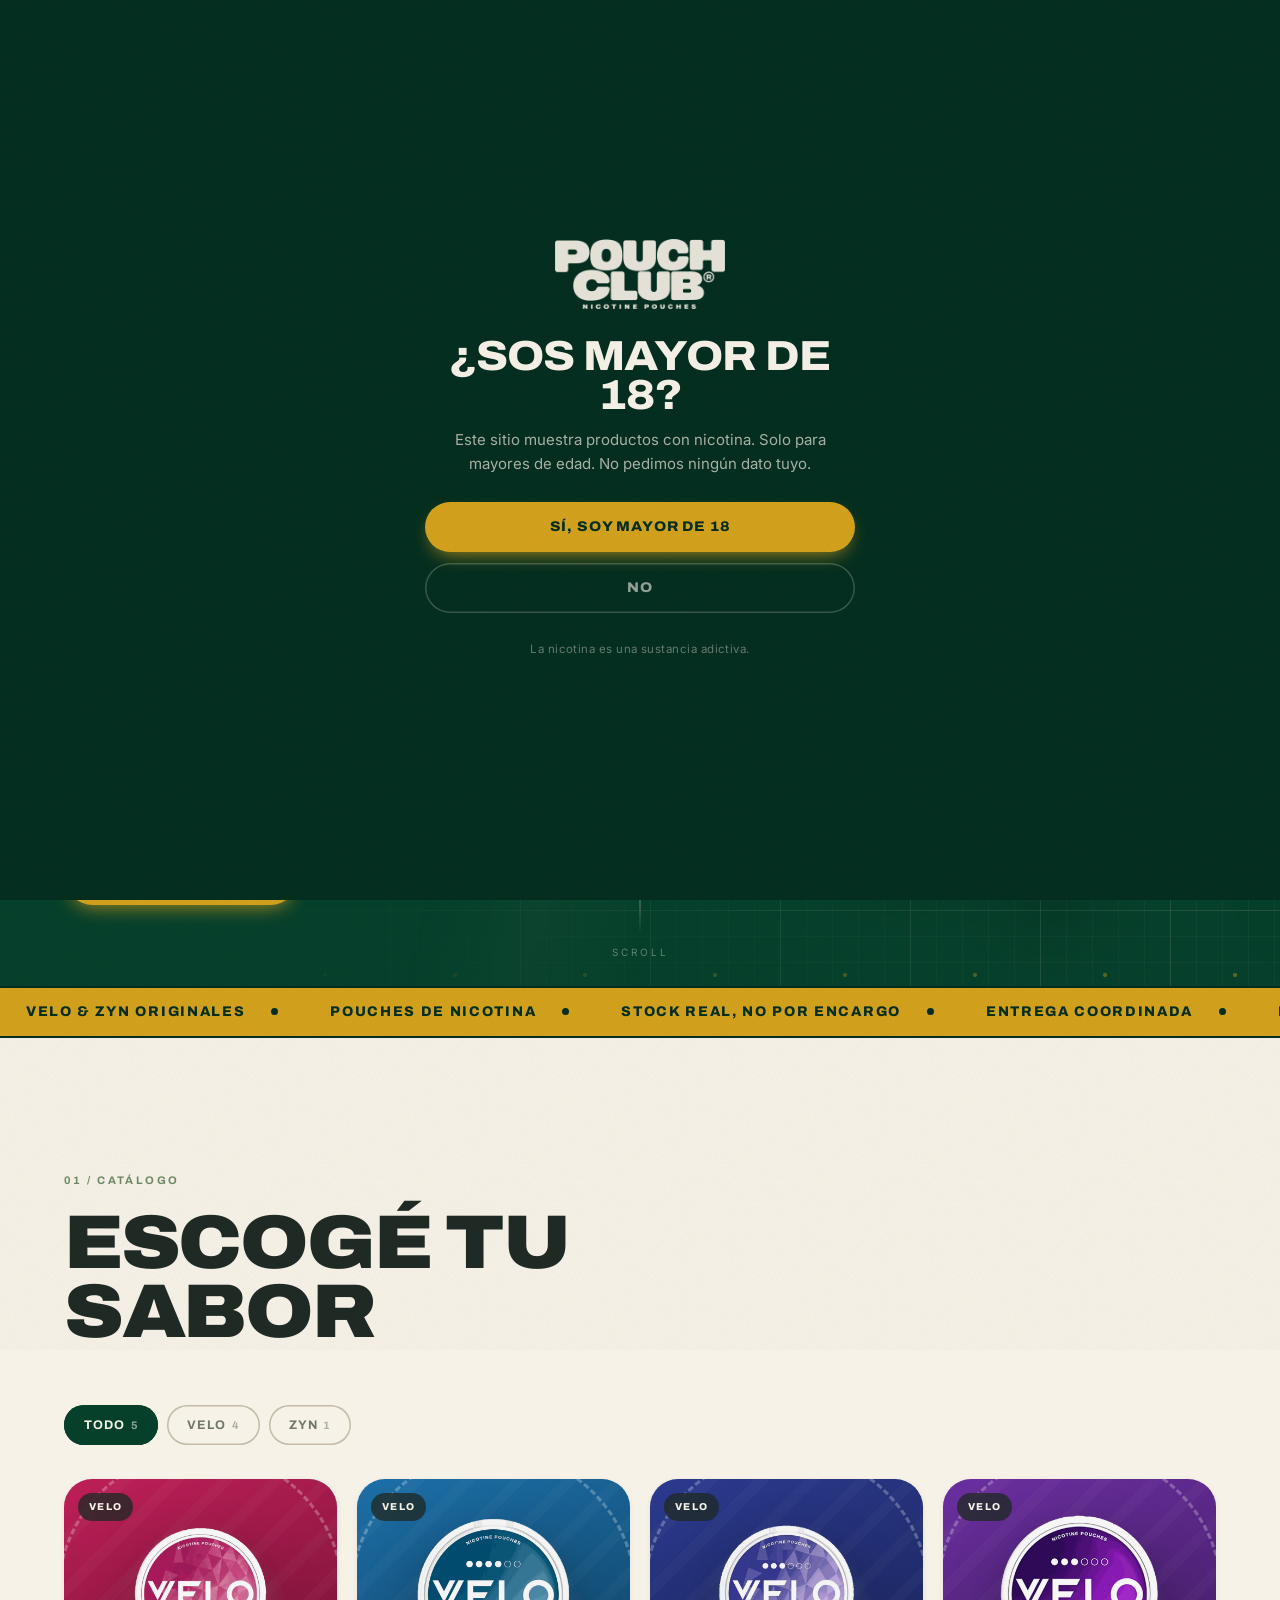
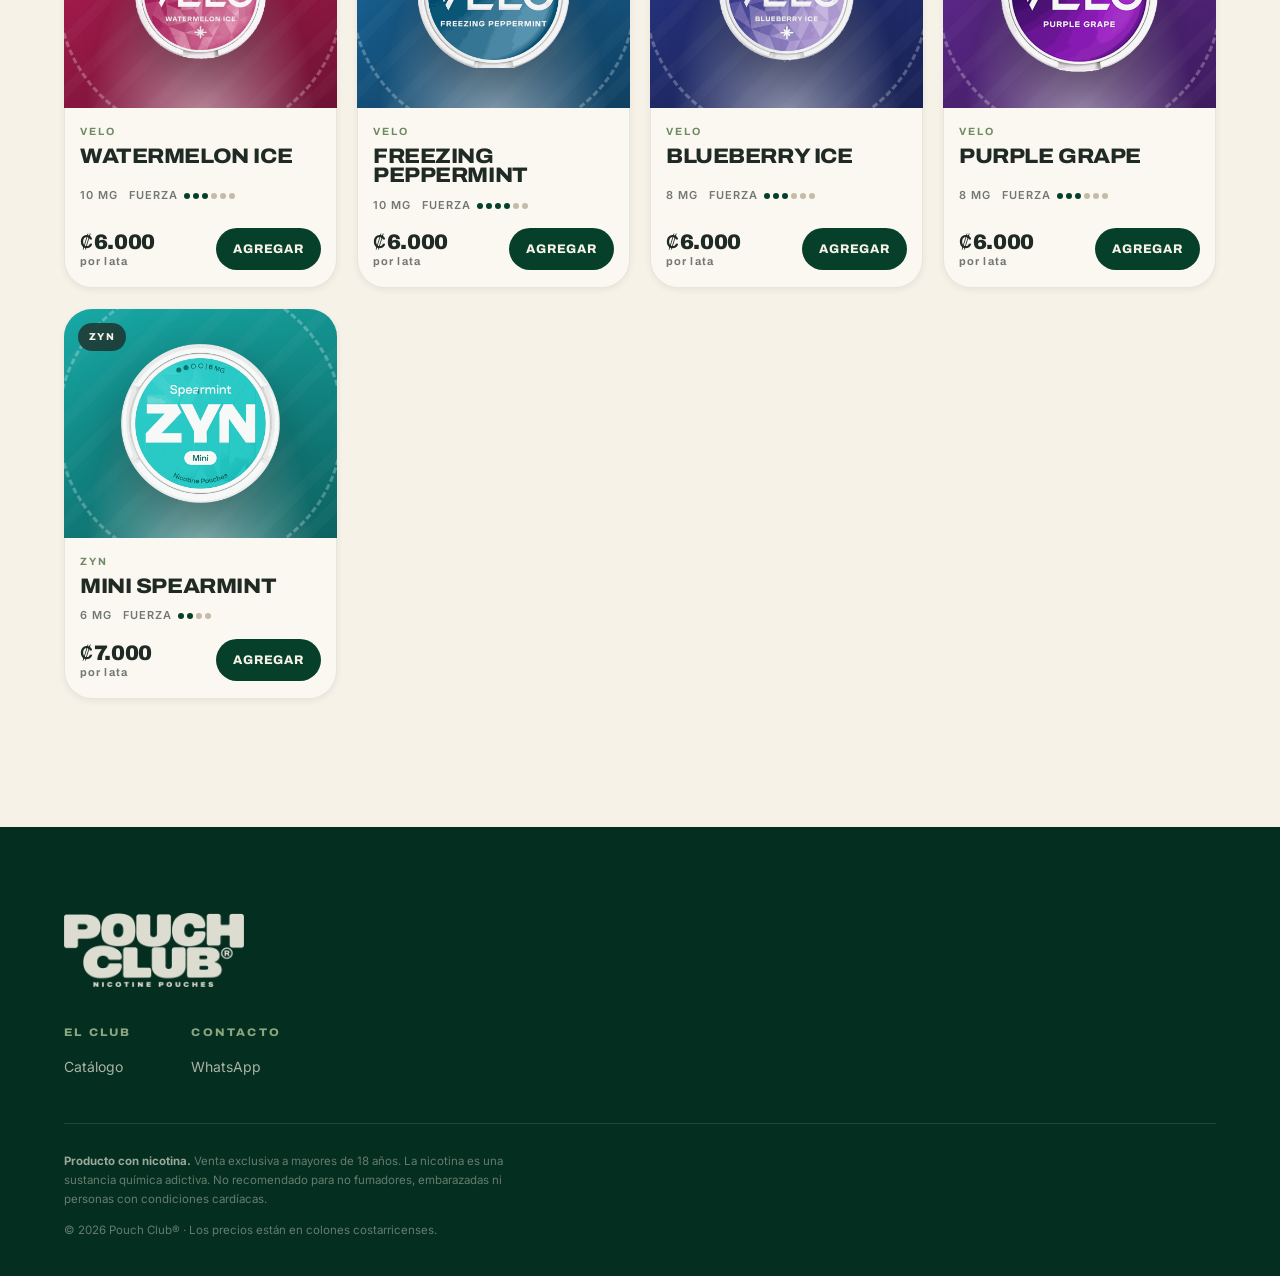
==== index.html @ 65d26d1b "Catálogo Pouch Club: tienda estática con ruleta de premios Catálogo de pouches VELO y ZYN que arma e" ====
<!doctype html>
<html lang="es">
<head>
<meta charset="utf-8">
<meta name="viewport" content="width=device-width, initial-scale=1, viewport-fit=cover">
<title>POUCH CLUB® — Nicotine Pouches</title>
<meta name="description" content="Velo y Zyn en Costa Rica. Pedí por WhatsApp, girá la ruleta y desbloqueá premios del club.">
<meta name="theme-color" content="#06402B">
<link rel="icon" href="favicon.ico" sizes="any">
<link rel="icon" href="img/logo-redondo.svg" type="image/svg+xml">
<link rel="apple-touch-icon" href="img/apple-touch-icon.png">
<meta property="og:title" content="POUCH CLUB® — Nicotine Pouches">
<meta property="og:description" content="Velo y Zyn en Costa Rica. Pedí por WhatsApp y girá la ruleta del club.">
<meta property="og:image" content="img/icono-512.png">

<link rel="preconnect" href="https://fonts.googleapis.com">
<link rel="preconnect" href="https://fonts.gstatic.com" crossorigin>
<link href="https://fonts.googleapis.com/css2?family=Archivo:ital,wdth,wght@0,100,400..900;0,110,400..900;1,110,700&family=Inter:wght@400;500;600;700&display=swap" rel="stylesheet">
<link rel="stylesheet" href="assets/css/styles.css">
</head>
<body>

<!-- ===================== GRANO / TEXTURA ===================== -->
<div class="grain" aria-hidden="true"></div>

<!-- ===================== PANTALLA DE CARGA =====================
     Va en el HTML y no inyectada por JS, para que no haya un parpadeo de la
     página antes de aparecer. El seguro de CSS (animación "loaderFailsafe")
     la retira sola a los 9 s aunque el JavaScript nunca llegue a correr, así
     que no puede dejar el sitio trabado. -->
<div class="loader" id="loader">
  <div class="loader__grid" aria-hidden="true"></div>
  <div class="loader__box">
    <img src="img/logo-mark-cream.png" alt="Pouch Club" class="loader__logo">
    <div class="loader__bar"><i id="loader-bar"></i></div>
    <div class="loader__meta">
      <span>Cargando</span>
      <b id="loader-pct">0%</b>
    </div>
  </div>
  <span class="loader__pie">Nicotine pouches · Costa Rica</span>
</div>

<!-- ===================== PUERTA +18 ===================== -->
<div class="agegate" id="agegate" role="dialog" aria-modal="true" aria-labelledby="agegate-t">
  <div class="agegate__card">
    <img src="img/logo-mark-cream.png" alt="Pouch Club" class="agegate__logo">
    <h1 id="agegate-t">¿Sos mayor de 18?</h1>
    <p>Este sitio muestra productos con nicotina. Solo para mayores de edad. No pedimos ningún dato tuyo.</p>
    <div class="agegate__btns">
      <button class="btn btn--gold" id="age-yes">Sí, soy mayor de 18</button>
      <a class="btn btn--ghost-cream" href="https://www.google.com">No</a>
    </div>
    <small>La nicotina es una sustancia adictiva.</small>
  </div>
</div>

<!-- ===================== HEADER ===================== -->
<header class="hdr" id="hdr">
  <a class="hdr__logo" href="#top" aria-label="Pouch Club inicio">
    <img src="img/logo-mark-cream.png" alt="POUCH CLUB" class="hdr__logo--light">
    <img src="img/logo-mark.png" alt="" class="hdr__logo--dark" aria-hidden="true">
  </a>
  <nav class="hdr__nav">
    <a href="#catalogo">Catálogo</a>
    <!-- se revela cuando hay algo en el carrito -->
    <a href="#ruleta" data-ruleta hidden>Ruleta</a>
  </nav>
  <button class="cartbtn" id="cartbtn" aria-label="Abrir carrito">
    <svg viewBox="0 0 24 24" aria-hidden="true"><path d="M6 7h12l-1.2 11.1a2 2 0 0 1-2 1.9H9.2a2 2 0 0 1-2-1.9L6 7Z"/><path d="M9 7V5.8A3 3 0 0 1 12 3a3 3 0 0 1 3 2.8V7"/></svg>
    <span class="cartbtn__txt">Carrito</span>
    <span class="cartbtn__count" id="cartcount">0</span>
  </button>
</header>

<main id="top">

<!-- ===================== HERO ===================== -->
<section class="hero" id="hero">
  <div class="hero__grid" aria-hidden="true"><i></i></div>
  <div class="hero__glow" aria-hidden="true"></div>
  <div class="hero__cans" id="herocans" aria-hidden="true"></div>

  <div class="hero__inner">
    <span class="eyebrow in-up" style="--d:0s">Costa Rica · Entrega coordinada</span>
    <h1 class="hero__title">
      <span class="in-up" style="--d:.11s">Every Pouch</span>
      <span class="in-up" style="--d:.27s">Has Its</span>
      <span class="in-up hero__title--gold" style="--d:.43s">Place.</span>
    </h1>
    <p class="hero__sub in-up" style="--d:.65s">
      En Pouch Club ofrecemos pouches de nicotina de las marcas VELO y ZYN.
    </p>
    <ul class="hero__stats">
      <li class="in-up" style="--d:.79s"><strong id="stat-marcas">2</strong><span>marcas</span></li>
      <li class="in-up" style="--d:.91s"><strong id="stat-intensidades">3</strong><span>intensidades</span></li>
      <li class="in-up" style="--d:1.02s"><strong><span class="col">₡</span>6K</strong><span>desde</span></li>
    </ul>
    <div class="hero__cta in-up" style="--d:1.16s">
      <a href="#catalogo" class="btn btn--gold btn--lg">Ver el catálogo</a>
      <button class="btn btn--ghost btn--lg hero__ruleta" data-open-wheel data-ruleta hidden>Girar la ruleta</button>
    </div>
  </div>

  <div class="hero__scroll" aria-hidden="true"><span></span>scroll</div>
</section>

<!-- ===================== MARQUEE ===================== -->
<div class="marquee" aria-hidden="true">
  <div class="marquee__track" id="marqueetrack"></div>
</div>

<!-- ===================== CATÁLOGO ===================== -->
<section class="sec" id="catalogo">
  <div class="sec__head reveal">
    <span class="eyebrow eyebrow--dark">01 / Catálogo</span>
    <h2 class="sec__title">Escogé tu sabor</h2>
  </div>

  <div class="filters reveal" id="filters" role="tablist" aria-label="Filtrar productos"></div>

  <div class="grid" id="grid"></div>

  <p class="grid__empty" id="gridempty" hidden>No hay nada con ese filtro. Probá con otro.</p>
</section>

<!-- ===================== RULETA ===================== -->
<section class="sec sec--dark" id="ruleta" data-ruleta hidden>
  <div class="sec__head sec__head--centro reveal">
    <span class="eyebrow">02 / Club Spin</span>
    <h2 class="sec__title">Girá y desbloqueá</h2>
    <p class="sec__desc">Girá y desbloqueá promos y premios exclusivos.
      Tenés un giro por semana.</p>
  </div>

  <div class="spin-promo reveal">
    <div class="spin-promo__wheel" id="wheelteaser" aria-hidden="true"></div>
    <button class="btn btn--gold btn--lg" id="spinbtn" data-open-wheel>Girar ahora</button>
    <p class="spin-promo__note" id="spinnote">Un giro gratis cada 7 días por dispositivo.</p>
  </div>
</section>

<!-- ===================== CÓMO PEDIR ===================== -->
<!-- OCULTA POR AHORA. Para volver a mostrarla, borrá el atributo hidden de
     esta línea y el enlace "Cómo pedir" del menú de arriba. -->
<section class="sec" id="como" hidden>
  <div class="sec__head reveal">
    <span class="eyebrow eyebrow--dark">03 / Cómo pedir</span>
    <h2 class="sec__title">Tres pasos y listo</h2>
  </div>
  <ol class="steps">
    <li class="step reveal" style="--d:0s">
      <span class="step__n">01</span>
      <h3>Armá tu caja</h3>
      <p>Agregá las latas que querés. El carrito te lleva la cuenta y te avisa si queda poco stock.</p>
    </li>
    <li class="step reveal" style="--d:.1s">
      <span class="step__n">02</span>
      <h3>Girá la ruleta</h3>
      <p>Antes de enviar, probá suerte. Si ganás, el código queda pegado a tu pedido automáticamente.</p>
    </li>
    <li class="step reveal" style="--d:.2s">
      <span class="step__n">03</span>
      <h3>Mandalo por WhatsApp</h3>
      <p>Se abre el chat con todo escrito. Ahí coordinamos entrega y pago. No guardamos ningún dato tuyo.</p>
    </li>
  </ol>
</section>

</main>

<!-- ===================== FOOTER ===================== -->
<footer class="ftr">
  <img src="img/logo-mark-cream.png" alt="Pouch Club" class="ftr__logo">
  <div class="ftr__cols">
    <div class="ftr__col">
      <h4>El club</h4>
      <a href="#catalogo">Catálogo</a>
      <a href="#ruleta" data-ruleta hidden>Ruleta</a>
    </div>
    <div class="ftr__col">
      <h4>Contacto</h4>
      <a href="#" data-wa-link>WhatsApp</a>
    </div>
  </div>
  <div class="ftr__legal">
    <p><strong>Producto con nicotina.</strong> Venta exclusiva a mayores de 18 años. La nicotina es una sustancia química adictiva. No recomendado para no fumadores, embarazadas ni personas con condiciones cardíacas.</p>
    <p>© <span id="year"></span> Pouch Club® · Los precios están en colones costarricenses.</p>
  </div>
</footer>

<!-- ===================== CARRITO ===================== -->
<div class="scrim" id="scrim" hidden></div>

<aside class="cart" id="cart" aria-label="Carrito" aria-hidden="true">
  <header class="cart__head">
    <h2>Tu pedido</h2>
    <button class="cart__clear" id="cartclear" hidden>Vaciar</button>
    <button class="iconbtn" id="cartclose" aria-label="Cerrar carrito">
      <svg viewBox="0 0 24 24"><path d="M6 6l12 12M18 6L6 18"/></svg>
    </button>
  </header>

  <div class="cart__body" id="cartbody"></div>

  <div class="cart__foot">
    <div class="cart__prize" id="cartprize" hidden></div>
    <div class="cart__total">
      <span>Total</span>
      <strong id="carttotal">₡0</strong>
    </div>
    <button class="btn btn--wa btn--lg btn--full" id="checkout">
      <svg viewBox="0 0 24 24" class="btn__wa" aria-hidden="true"><path d="M12.04 2a9.9 9.9 0 0 0-8.5 14.95L2 22l5.2-1.5A9.9 9.9 0 1 0 12.04 2Zm5.8 14.1c-.25.7-1.45 1.34-2 1.4-.53.06-1.2.08-1.94-.12a16 16 0 0 1-1.76-.65c-3.1-1.34-5.12-4.47-5.28-4.68-.15-.2-1.26-1.67-1.26-3.19 0-1.51.8-2.26 1.08-2.57a1.1 1.1 0 0 1 .8-.37h.58c.18 0 .43-.07.67.51l.92 2.23c.07.16.12.34.02.54l-.34.56-.5.54c-.15.16-.32.33-.14.65.18.31.8 1.32 1.72 2.14 1.18 1.05 2.18 1.38 2.49 1.53.31.16.5.14.68-.08l.97-1.13c.22-.26.4-.2.68-.1l1.9.9c.28.14.46.21.53.32.07.12.07.67-.18 1.37Z"/></svg>
      <span id="checkouttxt">Girar y enviar pedido</span>
    </button>
    <p class="cart__micro">Se abre WhatsApp con el pedido escrito. No se envía nada sin que vos lo confirmes.</p>
  </div>
</aside>

<!-- ===================== MODAL RULETA ===================== -->
<div class="wheelmodal" id="wheelmodal" role="dialog" aria-modal="true" aria-label="Ruleta Pouch Club" hidden>
  <div class="wheelmodal__inner">
    <button class="iconbtn iconbtn--light wheelmodal__x" id="wheelclose" aria-label="Cerrar">
      <svg viewBox="0 0 24 24"><path d="M6 6l12 12M18 6L6 18"/></svg>
    </button>

    <span class="eyebrow">Giro del club</span>
    <h2 class="wheelmodal__title">Probá tu suerte</h2>

    <div class="wheelwrap">
      <canvas id="wheel" width="620" height="620" aria-hidden="true"></canvas>
      <button class="wheelgo" id="wheelgo">
        <span>GIRAR</span>
      </button>
    </div>

    <div class="wheelresult" id="wheelresult" hidden></div>

    <p class="wheelmodal__note" id="wheelnote">Un giro cada 7 días. Sin registro, sin datos.</p>
  </div>
  <canvas class="confetti" id="confetti" aria-hidden="true"></canvas>
</div>

<!-- ============ BARRA DE PEDIDO (solo móvil) ============ -->
<button class="minicart" id="minicart" hidden>
  <span class="minicart__n" id="minicart-n">0</span>
  <span class="minicart__t">Ver mi pedido</span>
  <strong class="minicart__p" id="minicart-p"></strong>
</button>

<!-- ===================== CONFIRMAR ===================== -->
<div class="ask" id="ask" role="dialog" aria-modal="true" aria-labelledby="ask-t" hidden>
  <div class="ask__card">
    <h3 id="ask-t"></h3>
    <p id="ask-p"></p>
    <div class="ask__btns">
      <button class="btn btn--dark" id="ask-no">Cancelar</button>
      <button class="btn btn--gold" id="ask-si">Confirmar</button>
    </div>
  </div>
</div>

<!-- ===================== TOAST ===================== -->
<div class="toast" id="toast" role="status" aria-live="polite"></div>

<script src="data/products.js"></script>
<script src="assets/js/can.js"></script>
<script src="assets/js/wheel.js"></script>
<script src="assets/js/app.js"></script>
</body>
</html>
---- assets/css/styles.css ----
/* ===========================================================================
   POUCH CLUB — hoja de estilos
   Paleta oficial (POUCH_CLUB_Paleta_de_Colores.pdf)
   Distribución buscada: 45% cream · 30% forest · 12% sage · 8% stone · 5% gold
   =========================================================================== */

:root{
  --forest:#06402B;
  --forest-2:#0A5537;
  --forest-dk:#042E1F;
  --cream:#F7F2E8;
  --cream-2:#FBF8F1;
  --sage:#8CA680;
  --sage-dk:#6E8A63;
  --gold:#D4A21C;
  --gold-lt:#E8BE4A;
  --gold-dk:#9E7710;
  --stone:#D9D2C3;
  --stone-dk:#C4BBA8;
  --char:#1F2A24;
  --char-soft:rgba(31,42,36,.62);
  --wa:#1FA855;

  --r-sm:10px; --r-md:18px; --r-lg:28px; --r-xl:40px;
  --shadow-s:0 2px 6px rgba(31,42,36,.07);
  --shadow-m:0 10px 30px -12px rgba(6,64,43,.28);
  --shadow-l:0 28px 70px -22px rgba(6,64,43,.45);

  --ease:cubic-bezier(.22,1,.36,1);
  --ease-s:cubic-bezier(.65,0,.35,1);

  --pad:clamp(20px, 5vw, 80px);
  --maxw:1280px;

  --f-disp:"Archivo","Helvetica Neue",Arial,sans-serif;
  --f-body:"Inter",-apple-system,BlinkMacSystemFont,"Segoe UI",sans-serif;
}

*,*::before,*::after{box-sizing:border-box}

/* El navegador oculta [hidden] con una regla de prioridad mínima, así que
   cualquier .clase{display:...} propia se la gana y el elemento queda visible.
   Pasó con .wheelmodal y .ask: quedaban a pantalla completa con opacity:0,
   invisibles pero tapando todos los clics y el hover del sitio.
   Esta línea hace que "hidden" signifique oculto de verdad.               */
[hidden]{display:none !important}
/* El recorte horizontal va en <html>, no en <body>: puesto en el body lo
   convierte en el contenedor de scroll y window.scrollY se queda en 0,
   lo que rompe el header pegajoso y el desplazamiento de la intro. */
html{scroll-behavior:smooth;-webkit-text-size-adjust:100%;overflow-x:hidden}
body{
  margin:0;background:var(--cream);color:var(--char);
  font-family:var(--f-body);font-size:16px;line-height:1.6;
  -webkit-font-smoothing:antialiased;
}
body.is-locked{overflow:hidden}
img{max-width:100%;display:block}
a{color:inherit;text-decoration:none}
button{font:inherit;color:inherit;border:0;background:none;cursor:pointer}
svg{width:100%;height:100%;fill:none;stroke:currentColor;stroke-width:1.9;stroke-linecap:round;stroke-linejoin:round}
::selection{background:var(--gold);color:var(--forest-dk)}

/* el signo de colón: Archivo no lo trae, se dibuja con Inter */
.col{font-family:var(--f-body);font-weight:600;font-size:.84em;letter-spacing:0;margin-right:.05em;display:inline-block;transform:translateY(-.03em)}

h1,h2,h3,h4{
  font-family:var(--f-disp);font-weight:800;
  font-variation-settings:"wdth" 110;
  line-height:.92;letter-spacing:-.02em;margin:0;text-transform:uppercase;
}

/* ---------- grano ---------- */
.grain{
  position:fixed;inset:-50%;z-index:9999;pointer-events:none;opacity:.5;
  background-image:url("data:image/svg+xml,%3Csvg xmlns='http://www.w3.org/2000/svg' width='200' height='200'%3E%3Cfilter id='n'%3E%3CfeTurbulence type='fractalNoise' baseFrequency='.85' numOctaves='3'/%3E%3C/filter%3E%3Crect width='200' height='200' filter='url(%23n)' opacity='.22'/%3E%3C/svg%3E");
  mix-blend-mode:multiply;animation:grain 8s steps(6) infinite;
}
@keyframes grain{
  0%,100%{transform:translate(0,0)} 16%{transform:translate(-3%,-4%)}
  33%{transform:translate(3%,-2%)}  50%{transform:translate(-2%,3%)}
  66%{transform:translate(2%,4%)}   83%{transform:translate(-4%,1%)}
}

/* ===================== BOTONES ===================== */
.btn{
  position:relative;display:inline-flex;align-items:center;justify-content:center;gap:10px;
  padding:14px 26px;border-radius:100px;font-family:var(--f-disp);font-weight:800;
  font-variation-settings:"wdth" 108;font-size:14px;letter-spacing:.06em;text-transform:uppercase;
  transition:transform .3s var(--ease),box-shadow .3s var(--ease),background .25s,color .25s;
  will-change:transform;overflow:hidden;
}
.btn::after{
  content:"";position:absolute;inset:0;background:linear-gradient(110deg,transparent 30%,rgba(255,255,255,.35) 50%,transparent 70%);
  transform:translateX(-120%);transition:transform .7s var(--ease);
}
.btn:hover::after{transform:translateX(120%)}
.btn:active{transform:scale(.97)}
.btn--lg{padding:17px 34px;font-size:15px}
.btn--full{width:100%}
.btn--gold{background:var(--gold);color:var(--forest-dk);box-shadow:0 8px 20px -8px rgba(212,162,28,.9)}
.btn--gold:hover{background:var(--gold-lt);transform:translateY(-2px);box-shadow:0 14px 28px -10px rgba(212,162,28,.95)}
.btn--ghost{background:transparent;color:var(--cream);box-shadow:inset 0 0 0 1.5px rgba(247,242,232,.35)}
.btn--ghost:hover{background:rgba(247,242,232,.1);box-shadow:inset 0 0 0 1.5px rgba(247,242,232,.7);transform:translateY(-2px)}
.btn--ghost-cream{background:transparent;color:rgba(247,242,232,.6);box-shadow:inset 0 0 0 1.5px rgba(247,242,232,.22)}
.btn--dark{background:var(--forest);color:var(--cream)}
.btn--dark:hover{background:var(--forest-2);transform:translateY(-2px);box-shadow:var(--shadow-m)}
.btn--wa{background:var(--wa);color:#fff;box-shadow:0 10px 24px -10px rgba(31,168,85,.9)}
.btn--wa:hover{background:#25c062;transform:translateY(-2px)}
.btn--wa:disabled{background:var(--stone-dk);color:rgba(31,42,36,.45);box-shadow:none;cursor:not-allowed;transform:none}
/* apagado: se usa cuando el giro semanal ya se gastó */
.btn:disabled{
  cursor:not-allowed;transform:none;
  background:rgba(247,242,232,.07);color:rgba(247,242,232,.38);
  box-shadow:inset 0 0 0 1.5px rgba(247,242,232,.14);
}
.btn:disabled::after{display:none}
.btn:disabled:hover{transform:none;background:rgba(247,242,232,.07)}
.btn__wa{width:20px;height:20px;fill:currentColor;stroke:none;flex:none}

.iconbtn{
  width:42px;height:42px;border-radius:50%;display:grid;place-items:center;flex:none;
  background:rgba(31,42,36,.06);transition:background .2s,transform .2s;
}
.iconbtn svg{width:18px;height:18px}
.iconbtn:hover{background:rgba(31,42,36,.13);transform:rotate(90deg)}
.iconbtn--light{background:rgba(247,242,232,.12);color:var(--cream)}
.iconbtn--light:hover{background:rgba(247,242,232,.24)}

.eyebrow{
  display:inline-block;font-family:var(--f-disp);font-weight:700;font-size:11px;
  letter-spacing:.22em;text-transform:uppercase;color:var(--gold);margin-bottom:18px;
}
.eyebrow--dark{color:var(--sage-dk)}

/* ===================== PANTALLA DE CARGA ===================== */
.loader{
  position:fixed;inset:0;z-index:1200;display:grid;place-items:center;
  background:var(--forest-dk);overflow:hidden;
  transition:transform .85s cubic-bezier(.76,0,.24,1);
  /* seguro: si el JS no corre, igual se va sola */
  animation:loaderFailsafe 0s linear 9s forwards;
}
@keyframes loaderFailsafe{to{transform:translateY(-101%)}}
.loader.is-done{transform:translateY(-101%)}

/* la misma trama del hero, apenas insinuada */
.loader__grid{
  position:absolute;inset:-130px;
  background-image:
    radial-gradient(circle,rgba(212,162,28,.26) 1.6px,transparent 2.3px),
    linear-gradient(rgba(247,242,232,.05) 1.3px,transparent 1.3px),
    linear-gradient(90deg,rgba(247,242,232,.05) 1.3px,transparent 1.3px);
  background-size:130px 130px;
  mask-image:radial-gradient(ellipse 70% 60% at 50% 50%,#000,transparent 75%);
  -webkit-mask-image:radial-gradient(ellipse 70% 60% at 50% 50%,#000,transparent 75%);
  animation:gridRun 26s linear infinite;
}

.loader__box{position:relative;z-index:2;width:min(300px,78vw);text-align:center}
.loader__logo{
  width:190px;margin:0 auto 34px;opacity:.96;
  animation:latido 2.4s var(--ease) infinite;
}
@keyframes latido{
  0%,100%{transform:scale(1);opacity:.96}
  50%{transform:scale(1.035);opacity:1}
}
.loader__bar{
  height:3px;border-radius:3px;overflow:hidden;
  background:rgba(247,242,232,.14);
}
.loader__bar i{
  display:block;height:100%;width:0;border-radius:3px;
  background:linear-gradient(90deg,var(--gold-dk),var(--gold),var(--gold-lt));
  box-shadow:0 0 14px rgba(212,162,28,.65);
  transition:width .25s linear;
}
.loader__meta{
  display:flex;align-items:baseline;justify-content:space-between;margin-top:13px;
  font-family:var(--f-disp);font-weight:700;font-size:10.5px;
  letter-spacing:.22em;text-transform:uppercase;color:rgba(247,242,232,.42);
}
.loader__meta b{font-weight:800;font-size:13px;letter-spacing:.06em;color:var(--gold)}
.loader__pie{
  position:absolute;bottom:30px;left:0;right:0;text-align:center;z-index:2;
  font-size:10.5px;letter-spacing:.24em;text-transform:uppercase;
  color:rgba(247,242,232,.26);
}
@media (max-width:760px){
  .loader__logo{width:155px;margin-bottom:28px}
}

/* ===================== PUERTA +18 ===================== */
.agegate{
  position:fixed;inset:0;z-index:1000;display:grid;place-items:center;padding:24px;
  background:var(--forest-dk);transition:opacity .5s var(--ease),visibility .5s;
}
.agegate.is-out{opacity:0;visibility:hidden;pointer-events:none}
.agegate__card{max-width:430px;text-align:center;color:var(--cream)}
.agegate__logo{width:170px;margin:0 auto 28px;opacity:.95}
.agegate h1{font-size:clamp(30px,7vw,42px);color:var(--cream);margin-bottom:14px}
.agegate p{color:rgba(247,242,232,.68);font-size:15px;margin:0 0 26px}
.agegate__btns{display:flex;flex-direction:column;gap:10px;margin-bottom:22px}
.agegate small{color:rgba(247,242,232,.4);font-size:11.5px;letter-spacing:.04em}

/* ===================== HEADER ===================== */
.hdr{
  position:fixed;top:0;left:0;right:0;z-index:300;
  display:flex;align-items:center;gap:24px;
  padding:16px var(--pad);transition:all .4s var(--ease);
}
.hdr::before{
  content:"";position:absolute;inset:0;z-index:-1;opacity:0;
  background:rgba(247,242,232,.82);backdrop-filter:blur(16px);-webkit-backdrop-filter:blur(16px);
  box-shadow:0 1px 0 rgba(31,42,36,.08);transition:opacity .4s var(--ease);
}
.hdr.is-stuck::before{opacity:1}
.hdr.is-stuck{padding-top:11px;padding-bottom:11px}
.hdr__logo{position:relative;display:block;width:124px;transition:width .4s var(--ease)}
.hdr__logo img{width:100%;transition:opacity .35s var(--ease)}
.hdr__logo--dark{position:absolute;inset:0;opacity:0}
.hdr.is-stuck .hdr__logo{width:104px}
.hdr.is-stuck .hdr__logo--light{opacity:0}
.hdr.is-stuck .hdr__logo--dark{opacity:1}
.hdr.is-stuck .hdr__nav a{color:var(--char)}
.hdr__nav a{color:var(--cream)}
.hdr__nav{display:flex;gap:30px;margin-left:auto;font-size:13.5px;font-weight:600;letter-spacing:.02em}
.hdr__nav a{position:relative;padding:4px 0;color:var(--char)}
.hdr__nav a::after{
  content:"";position:absolute;left:0;bottom:0;height:2px;width:100%;background:var(--gold);
  transform:scaleX(0);transform-origin:right;transition:transform .35s var(--ease);
}
.hdr__nav a:hover::after{transform:scaleX(1);transform-origin:left}

.cartbtn{
  display:flex;align-items:center;gap:9px;padding:10px 18px;border-radius:100px;
  background:var(--forest);color:var(--cream);font-family:var(--f-disp);font-weight:800;
  font-size:12.5px;letter-spacing:.07em;text-transform:uppercase;
  transition:transform .3s var(--ease),box-shadow .3s var(--ease);box-shadow:var(--shadow-s);
}
.cartbtn:hover{transform:translateY(-2px);box-shadow:var(--shadow-m)}
.cartbtn svg{width:18px;height:18px;stroke-width:1.7}
.cartbtn__count{
  min-width:22px;height:22px;padding:0 6px;border-radius:100px;display:grid;place-items:center;
  background:var(--gold);color:var(--forest-dk);font-size:12px;line-height:1;
  transition:transform .35s var(--ease);
}
.cartbtn__count.pop{animation:pop .45s var(--ease)}
@keyframes pop{0%{transform:scale(1)}40%{transform:scale(1.45)}100%{transform:scale(1)}}

/* ===================== HERO ===================== */
.hero{
  position:relative;min-height:100svh;display:flex;align-items:center;
  padding:clamp(110px,16vh,150px) var(--pad) clamp(60px,9vh,90px);background:var(--forest);color:var(--cream);overflow:hidden;
}
/* ---------- grilla de fondo: dos tramas que se desplazan despacio ----------
   El recorte vive en el contenedor y el movimiento en el hijo, así la máscara
   se queda quieta mientras la trama corre.                                   */
.hero__grid{
  position:absolute;inset:0;z-index:0;overflow:hidden;pointer-events:none;
  /* Invisible en el borde izquierdo y apareciendo de a poco hacia la derecha,
     que es donde están las latas. El degradado es la máscara, no un color. */
  --fade:linear-gradient(90deg,
    transparent 0%,
    transparent 13%,
    rgba(0,0,0,.26) 38%,
    rgba(0,0,0,.62) 60%,
    rgba(0,0,0,.9) 82%,
    #000 100%);
  mask-image:var(--fade);
  -webkit-mask-image:var(--fade);
}
.hero__grid i{
  position:absolute;inset:-130px;display:block;
  background-image:
    /* puntos dorados en los cruces */
    radial-gradient(circle,rgba(212,162,28,.42) 1.7px,transparent 2.4px),
    /* trama gruesa */
    linear-gradient(rgba(247,242,232,.085) 1.3px,transparent 1.3px),
    linear-gradient(90deg,rgba(247,242,232,.085) 1.3px,transparent 1.3px),
    /* trama fina */
    linear-gradient(rgba(247,242,232,.038) 1px,transparent 1px),
    linear-gradient(90deg,rgba(247,242,232,.038) 1px,transparent 1px);
  background-size:130px 130px,130px 130px,130px 130px,26px 26px,26px 26px;
  animation:gridRun 26s linear infinite;
  will-change:transform;
}
@keyframes gridRun{to{transform:translate(130px,130px)}}

/* un barrido de luz que cruza la grilla cada tanto */
.hero__grid::after{
  content:"";position:absolute;inset:0;
  background:linear-gradient(104deg,transparent 42%,rgba(140,166,128,.13) 50%,transparent 58%);
  animation:gridSweep 9s ease-in-out infinite;
}
@keyframes gridSweep{
  0%,100%{transform:translateX(-55%)}
  50%{transform:translateX(55%)}
}
.hero__glow{
  position:absolute;width:min(90vw,980px);aspect-ratio:1;border-radius:50%;
  top:-28%;right:-18%;pointer-events:none;
  background:radial-gradient(circle,rgba(140,166,128,.5),transparent 62%);
  filter:blur(40px);animation:float 14s ease-in-out infinite;
}
@keyframes float{0%,100%{transform:translate(0,0) scale(1)}50%{transform:translate(-4%,5%) scale(1.09)}}
.hero__inner{position:relative;z-index:2;max-width:var(--maxw);margin:0 auto;width:100%}
@media (min-width:1000px){.hero__inner{max-width:min(var(--maxw),1180px)}.hero__title,.hero__sub{max-width:60%}}
.hero .eyebrow{color:var(--sage)}
.hero__title{font-size:clamp(46px,9.2vw,126px);font-weight:900;font-variation-settings:"wdth" 112;letter-spacing:-.035em;margin-bottom:26px}
.hero__title span{display:block}
.hero__title--gold{color:var(--gold);position:relative}
.hero__sub{max-width:44ch;font-size:clamp(15px,1.7vw,18.5px);color:rgba(247,242,232,.72);margin:0 0 36px}
.hero__cta{display:flex;flex-wrap:wrap;gap:12px;margin-top:clamp(26px,4vh,38px)}
.hero__stats{list-style:none;display:flex;gap:clamp(24px,5vw,62px);margin:0;padding:0}
.hero__stats li{display:flex;flex-direction:column}
.hero__stats strong{font-family:var(--f-disp);font-weight:800;font-size:clamp(26px,4vw,40px);line-height:1;color:var(--cream)}
.hero__stats .col{font-size:.9em}
.hero__stats span{font-size:11.5px;letter-spacing:.17em;text-transform:uppercase;color:rgba(247,242,232,.45);margin-top:7px}

/* en pantallas anchas las latas viven solo en la franja derecha,
   así pueden crecer sin pisar el titular */
.hero__cans{position:absolute;inset:0;z-index:1;pointer-events:none}
/* La franja se corre hacia la izquierda sin cambiar de ancho: por eso se
   fijan los dos lados, no solo "left". */
@media (min-width:1000px){ .hero__cans{left:48%;right:6%} }
.hero__can{
  position:absolute;width:clamp(150px,21vw,340px);
  filter:drop-shadow(0 30px 45px rgba(0,0,0,.45));
  animation:bob var(--dur,9s) ease-in-out infinite;animation-delay:var(--dly,0s);
  will-change:transform;
}
@keyframes bob{0%,100%{transform:translateY(0) rotate(var(--rot,0deg))}50%{transform:translateY(-22px) rotate(calc(var(--rot,0deg) + 3deg))}}

.hero__scroll{
  position:absolute;bottom:26px;left:50%;transform:translateX(-50%);z-index:3;
  display:flex;flex-direction:column;align-items:center;gap:9px;
  font-size:10px;letter-spacing:.3em;text-transform:uppercase;color:rgba(247,242,232,.38);
}
.hero__scroll span{width:1px;height:40px;background:linear-gradient(rgba(247,242,232,.5),transparent);animation:slide 2s var(--ease-s) infinite}
@keyframes slide{0%{transform:scaleY(0);transform-origin:top}50%{transform:scaleY(1);transform-origin:top}51%{transform:scaleY(1);transform-origin:bottom}100%{transform:scaleY(0);transform-origin:bottom}}

/* ===================== MARQUEE ===================== */
.marquee{background:var(--gold);color:var(--forest-dk);padding:13px 0;overflow:hidden;border-block:2px solid var(--forest-dk)}
.marquee__track{display:flex;width:max-content;animation:marq 32s linear infinite}
.marquee:hover .marquee__track{animation-play-state:paused}
.marquee__track span{
  font-family:var(--f-disp);font-weight:800;font-size:14px;letter-spacing:.12em;text-transform:uppercase;
  padding:0 26px;display:flex;align-items:center;gap:26px;white-space:nowrap;
}
.marquee__track span::after{content:"";width:7px;height:7px;border-radius:50%;background:var(--forest-dk);flex:none}
@keyframes marq{to{transform:translateX(-50%)}}

/* la ruleta aparece recién cuando hay algo en el carrito (lo oculta el
   atributo hidden, ver la regla [hidden] de arriba) */
.sec--dark.just-unlocked{animation:unlock 1.1s var(--ease)}
@keyframes unlock{
  0%{opacity:0;transform:translateY(40px)}
  100%{opacity:1;transform:none}
}

/* ===================== SECCIONES ===================== */
.sec{padding:clamp(70px,10vw,130px) var(--pad);max-width:var(--maxw);margin:0 auto}
.sec--dark{
  max-width:none;background:var(--forest);color:var(--cream);position:relative;overflow:hidden;
}
.sec--dark::before{
  content:"";position:absolute;inset:0;
  background:radial-gradient(ellipse at 75% 20%,rgba(140,166,128,.22),transparent 55%);
}
.sec--dark > *{position:relative;z-index:1}
.sec__head{max-width:640px;margin-bottom:clamp(36px,5vw,58px)}
.sec__title{font-size:clamp(34px,6.4vw,76px);font-weight:900;letter-spacing:-.03em;margin-bottom:18px}
.sec--dark .sec__title{color:var(--cream)}
.sec__desc{font-size:clamp(14.5px,1.6vw,17px);color:var(--char-soft);margin:0;max-width:52ch}
.sec__nota{
  font-size:12.5px;color:var(--char-soft);margin:14px 0 0;max-width:54ch;line-height:1.6;
  padding-left:13px;border-left:2px solid var(--sage);
}
.sec__nota b{color:var(--char);font-weight:600}
.sec--dark .sec__desc{color:rgba(247,242,232,.65)}

/* ===================== FILTROS ===================== */
.filters{display:flex;flex-wrap:wrap;gap:9px;margin-bottom:34px}
.chip{
  padding:10px 20px;border-radius:100px;font-family:var(--f-disp);font-weight:700;
  font-size:12.5px;letter-spacing:.07em;text-transform:uppercase;
  background:transparent;color:var(--char-soft);box-shadow:inset 0 0 0 1.5px var(--stone-dk);
  transition:all .28s var(--ease);
}
.chip:hover{color:var(--char);box-shadow:inset 0 0 0 1.5px var(--sage);transform:translateY(-2px)}
.chip.is-on{background:var(--forest);color:var(--cream);box-shadow:inset 0 0 0 1.5px var(--forest);transform:none}
.chip small{opacity:.55;margin-left:6px;font-size:11px}

/* ===================== GRID DE PRODUCTOS ===================== */
.grid{display:grid;grid-template-columns:repeat(auto-fill,minmax(228px,1fr));gap:clamp(12px,1.6vw,20px)}
.grid__empty{text-align:center;padding:60px 0;color:var(--char-soft)}

.card{
  position:relative;display:flex;flex-direction:column;border-radius:var(--r-lg);overflow:hidden;
  background:var(--cream-2);box-shadow:inset 0 0 0 1px rgba(31,42,36,.09),var(--shadow-s);
  transition:transform .45s var(--ease),box-shadow .45s var(--ease);
  transform-style:preserve-3d;will-change:transform;
}
.card:hover{box-shadow:inset 0 0 0 1px rgba(31,42,36,.05),var(--shadow-l)}
.card.is-out{opacity:.58;filter:saturate(.25)}
.card.is-out:hover{transform:none !important;box-shadow:inset 0 0 0 1px rgba(31,42,36,.09),var(--shadow-s)}

.card__art{
  position:relative;aspect-ratio:1/.84;display:grid;place-items:center;overflow:hidden;
  background:
    radial-gradient(ellipse at 50% 115%,rgba(255,255,255,.55),transparent 60%),
    linear-gradient(160deg,var(--c1) 0%,var(--c1d) 100%);
}
/* Franjas diagonales que corren de verdad. El período de la trama es 36px
   sobre su propio eje, así que el desplazamiento de un ciclo es
   36 / raíz(2) = 25,45px en cada eje: el bucle queda invisible. */
.card__art::after{
  content:"";position:absolute;inset:-40%;opacity:.3;
  background:repeating-linear-gradient(135deg,
    rgba(255,255,255,.1) 0 11px,
    rgba(255,255,255,0) 11px 36px);
  animation:franjas 7.5s linear infinite;
  transition:opacity .45s var(--ease);
  will-change:transform;
}
@keyframes franjas{to{transform:translate(25.45px,25.45px)}}
.card__can{
  position:relative;z-index:2;width:76%;
  filter:drop-shadow(0 22px 26px rgba(0,0,0,.33));
  transition:transform .55s var(--ease),filter .55s var(--ease);
}

/* ---------- lo que pasa al pasar el mouse por una lata ----------
   La lata crece y se levanta, el aro se abre y se aclara, las franjas
   se despiertan y un foco de luz sube por detrás.

   Esto NO va dentro de @media (hover:hover): esa consulta pregunta por el
   puntero PRINCIPAL, y en una laptop con pantalla táctil el principal es el
   dedo, así que devuelve "none" aunque haya un mouse enchufado y se perdía
   todo el efecto. Va suelto, y más abajo se desactiva en ancho de celular. */
.card:not(.is-out):hover .card__can{
  transform:translateY(-16px) scale(1.17) rotate(-4deg);
  filter:drop-shadow(0 34px 34px rgba(0,0,0,.42));
}
.card:not(.is-out):hover .card__ring{
  scale:1.09;
  border-color:rgba(255,255,255,.62);
  animation-duration:11s;
}
.card:not(.is-out):hover .card__ring::before{animation-duration:7s}
.card:not(.is-out):hover .card__art::after{
  animation-duration:1.6s;
  opacity:.7;
}
.card:not(.is-out):hover .card__art::before{opacity:1}
.card:not(.is-out):hover .card__name{color:var(--forest)}

/* foco que se enciende detrás de la lata */
.card__art::before{
  content:"";position:absolute;inset:0;z-index:1;opacity:0;
  background:radial-gradient(ellipse 62% 52% at 50% 58%,rgba(255,255,255,.4),transparent 70%);
  transition:opacity .5s var(--ease);
}
.card__name{transition:color .4s var(--ease)}
.card__ring{
  position:absolute;width:158%;aspect-ratio:1;border-radius:50%;z-index:1;
  border:4px dashed rgba(255,255,255,.38);
  animation:spin 34s linear infinite;
  transition:border-color .45s var(--ease),scale .55s var(--ease);
}
.card__ring::before{
  content:"";position:absolute;inset:16%;border-radius:50%;
  border:3px dashed rgba(255,255,255,.26);
  animation:spin 22s linear infinite reverse;
}
@keyframes spin{to{transform:rotate(360deg)}}

.card__tags{position:absolute;top:14px;left:14px;z-index:3;display:flex;flex-direction:column;gap:6px;align-items:flex-start}
.tag{
  padding:6px 11px;border-radius:100px;font-family:var(--f-disp);font-weight:800;
  font-size:10px;letter-spacing:.13em;text-transform:uppercase;
  background:rgba(255,255,255,.92);color:var(--forest-dk);backdrop-filter:blur(6px);
}
.tag--low{background:var(--gold);color:var(--forest-dk)}
.tag--out{background:var(--char);color:var(--cream)}
.tag--brand{background:rgba(31,42,36,.78);color:var(--cream)}

.card__body{padding:16px 16px 18px;display:flex;flex-direction:column;flex:1}
.card__brand{font-family:var(--f-disp);font-weight:700;font-size:10.5px;letter-spacing:.2em;color:var(--sage-dk);text-transform:uppercase}
.card__name{font-size:clamp(17px,1.9vw,21px);margin:6px 0 11px;letter-spacing:-.02em}
.card__note{font-size:13.2px;line-height:1.5;color:var(--char-soft);margin:0 0 15px;flex:1}

.card__meta{display:flex;align-items:center;gap:11px;margin-bottom:14px;flex-wrap:wrap;margin-top:auto}
.meta{display:flex;align-items:center;gap:6px;font-size:11px;letter-spacing:.09em;text-transform:uppercase;color:var(--char-soft);font-weight:600}
.dots{display:flex;gap:3px}
.dots i{width:6px;height:6px;border-radius:50%;background:var(--stone-dk)}
.dots i.on{background:var(--forest)}

.card__buy{display:flex;align-items:center;gap:12px;margin-top:auto}
.price{font-family:var(--f-disp);font-weight:900;font-size:21px;letter-spacing:-.02em;line-height:1}
.price small{font-size:11px;font-weight:700;letter-spacing:.1em;color:var(--char-soft);display:block;margin-top:3px}
.card__add{
  margin-left:auto;padding:11px 17px;border-radius:100px;
  background:var(--forest);color:var(--cream);font-family:var(--f-disp);font-weight:800;
  font-size:12.5px;letter-spacing:.07em;text-transform:uppercase;
  transition:all .3s var(--ease);
}
.card__add:hover{background:var(--gold);color:var(--forest-dk);transform:translateY(-2px);box-shadow:0 10px 20px -8px rgba(212,162,28,.85)}
.card__add:disabled{background:var(--stone-dk);color:rgba(31,42,36,.42);cursor:not-allowed;transform:none;box-shadow:none}

.stepper{margin-left:auto;display:flex;align-items:center;gap:2px;background:var(--forest);border-radius:100px;padding:4px}
.stepper button{width:32px;height:32px;border-radius:50%;display:grid;place-items:center;color:var(--cream);transition:background .2s}
.stepper button:hover{background:rgba(247,242,232,.16)}
.stepper button svg{width:14px;height:14px;stroke-width:2.4}
.stepper span{min-width:26px;text-align:center;font-family:var(--f-disp);font-weight:800;color:var(--cream);font-size:15px}

/* ===================== PROMO RULETA ===================== */
.sec__head--centro{margin-left:auto;margin-right:auto;text-align:center}
.sec__head--centro .sec__desc{margin-left:auto;margin-right:auto}

.spin-promo{
  display:flex;flex-direction:column;align-items:center;text-align:center;
  max-width:var(--maxw);margin:0 auto;
}
.spin-promo__wheel{
  width:min(430px,80vw);aspect-ratio:1;display:grid;place-items:center;position:relative;
  margin-bottom:clamp(30px,5vw,68px);
}
.spin-promo__wheel canvas{width:100%;height:auto;filter:drop-shadow(0 40px 60px rgba(0,0,0,.45));animation:idlespin 44s linear infinite}
@keyframes idlespin{to{transform:rotate(360deg)}}

.spin-promo__note{font-size:12.5px;color:rgba(247,242,232,.45);margin:18px 0 0;max-width:34ch}

/* ===================== PASOS ===================== */
.steps{list-style:none;margin:0;padding:0;display:grid;grid-template-columns:repeat(auto-fit,minmax(250px,1fr));gap:clamp(14px,2vw,22px);counter-reset:s}
.step{
  padding:32px 28px 34px;border-radius:var(--r-lg);background:var(--stone);
  position:relative;overflow:hidden;transition:transform .4s var(--ease),background .4s;
}
.step:hover{transform:translateY(-6px);background:var(--sage)}
.step__n{
  font-family:var(--f-disp);font-weight:900;font-size:62px;line-height:1;
  color:rgba(31,42,36,.13);display:block;margin-bottom:14px;transition:color .4s;
}
.step:hover .step__n{color:rgba(6,64,43,.3)}
.step h3{font-size:22px;margin-bottom:9px}
.step p{font-size:14px;color:var(--char-soft);margin:0}

/* ===================== FOOTER ===================== */
.ftr{background:var(--forest-dk);color:var(--cream);padding:clamp(56px,7vw,86px) var(--pad) 36px}
.ftr__logo{width:180px;opacity:.9;margin-bottom:40px}
.ftr__cols{display:flex;flex-wrap:wrap;gap:60px;padding-bottom:40px;border-bottom:1px solid rgba(247,242,232,.12)}
.ftr__cols h4{font-size:11px;letter-spacing:.2em;color:var(--sage);margin-bottom:14px}
.ftr__cols a{display:block;font-size:14px;color:rgba(247,242,232,.68);padding:5px 0;transition:color .2s,transform .2s}
.ftr__cols a:hover{color:var(--gold);transform:translateX(4px)}
.ftr__legal{padding-top:28px;display:flex;flex-direction:column;gap:12px}
.ftr__legal p{margin:0;font-size:11.5px;line-height:1.65;color:rgba(247,242,232,.4);max-width:70ch}
.ftr__legal strong{color:rgba(247,242,232,.62)}

/* ===================== SCRIM + CARRITO ===================== */
.scrim{position:fixed;inset:0;z-index:400;background:rgba(4,46,31,.55);backdrop-filter:blur(5px);opacity:0;transition:opacity .4s var(--ease)}
.scrim.is-on{opacity:1}

.cart{
  position:fixed;top:0;right:0;bottom:0;z-index:500;width:min(430px,100%);
  display:flex;flex-direction:column;background:var(--cream);
  transform:translateX(102%);transition:transform .5s var(--ease);box-shadow:var(--shadow-l);
}
.cart.is-open{transform:none}
.cart__head{display:flex;align-items:center;gap:12px;padding:22px 24px 16px;border-bottom:1px solid rgba(31,42,36,.1)}
.cart__head h2{margin-right:auto}
.cart__clear{font-size:11.5px;letter-spacing:.1em;text-transform:uppercase;font-weight:600;
  color:var(--char-soft);padding:7px 12px;border-radius:100px;transition:all .2s}
.cart__clear:hover{background:rgba(31,42,36,.07);color:var(--char)}
.cart__head h2{font-size:26px}
.cart__body{flex:1;overflow-y:auto;padding:16px 24px;-webkit-overflow-scrolling:touch}

.citem{display:flex;gap:14px;padding:15px 0;border-bottom:1px solid rgba(31,42,36,.08);animation:slidein .4s var(--ease) backwards}
@keyframes slidein{from{opacity:0;transform:translateX(22px)}}
.citem__art{width:64px;height:64px;border-radius:14px;flex:none;display:grid;place-items:center;background:linear-gradient(150deg,var(--c1),var(--c1d));overflow:hidden}
.citem__art img{width:78%;filter:drop-shadow(0 6px 8px rgba(0,0,0,.3))}
.citem__info{flex:1;min-width:0}
.citem__name{font-family:var(--f-disp);font-weight:800;font-size:15.5px;text-transform:uppercase;letter-spacing:-.01em;line-height:1.1}
.citem__sub{font-size:11.5px;color:var(--char-soft);letter-spacing:.05em;text-transform:uppercase;margin-top:3px}
.citem__price{font-family:var(--f-disp);font-weight:800;font-size:15px;margin-top:7px}
.citem__ctrl{display:flex;flex-direction:column;align-items:flex-end;justify-content:space-between;gap:8px}
.citem .stepper{background:var(--stone);padding:3px}
.citem .stepper button{width:27px;height:27px;color:var(--char)}
.citem .stepper button:hover{background:rgba(31,42,36,.1)}
.citem .stepper span{color:var(--char);font-size:14px;min-width:20px}
.citem__del{font-size:11px;color:var(--char-soft);text-decoration:underline;letter-spacing:.04em}
.citem__del:hover{color:#B3261E}
.citem--prize{background:linear-gradient(100deg,rgba(212,162,28,.16),transparent);border-radius:16px;padding:15px 12px;margin:6px -12px;border-bottom:0;box-shadow:inset 0 0 0 1.5px rgba(212,162,28,.42)}

.cart__empty{text-align:center;padding:70px 20px;color:var(--char-soft)}
.cart__empty svg{width:52px;height:52px;margin:0 auto 18px;opacity:.3;stroke-width:1.3}
.cart__empty h3{font-size:19px;margin-bottom:8px;color:var(--char)}
.cart__empty p{font-size:13.5px;margin:0}

.cart__foot{padding:18px 24px calc(20px + env(safe-area-inset-bottom));border-top:1px solid rgba(31,42,36,.1);background:var(--cream-2)}
.cart__prize{
  display:flex;align-items:center;gap:11px;padding:12px 14px;border-radius:14px;margin-bottom:14px;
  background:var(--forest);color:var(--cream);font-size:12.5px;
}
.cart__prize code{
  font-family:var(--f-disp);font-weight:800;letter-spacing:.1em;font-size:13.5px;color:var(--gold);
  margin-left:auto;flex:none;
}
.cart__total{display:flex;align-items:baseline;justify-content:space-between;margin-bottom:14px}
.cart__total span{font-size:12px;letter-spacing:.16em;text-transform:uppercase;color:var(--char-soft);font-weight:600}
.cart__total strong{font-family:var(--f-disp);font-weight:900;font-size:32px;letter-spacing:-.02em}
.cart__micro{font-size:11px;color:var(--char-soft);text-align:center;margin:11px 0 0;line-height:1.5}

/* ===================== MODAL RULETA ===================== */
.wheelmodal{
  position:fixed;inset:0;z-index:700;display:grid;place-items:center;padding:20px;
  background:radial-gradient(ellipse at 50% 40%,#0A5537,#031C13 70%);
  opacity:0;transition:opacity .45s var(--ease);overflow-y:auto;
}
.wheelmodal.is-open{opacity:1}
.wheelmodal__inner{position:relative;z-index:2;text-align:center;max-width:620px;width:100%;padding:34px 0;margin:auto}
.wheelmodal__x{position:absolute;top:0;right:0;z-index:5}
.wheelmodal .eyebrow{color:var(--sage);margin-bottom:10px}
.wheelmodal__title{font-size:clamp(30px,6vw,52px);color:var(--cream);margin-bottom:26px}
.wheelmodal__note{font-size:12px;color:rgba(247,242,232,.38);margin:20px 0 0}

.wheelwrap{position:relative;width:min(88vw,460px);aspect-ratio:1;margin:0 auto;display:grid;place-items:center}
.wheelwrap canvas{width:100%;height:100%;filter:drop-shadow(0 34px 50px rgba(0,0,0,.6))}
.wheelgo{
  position:absolute;width:24.5%;aspect-ratio:1;border-radius:50%;z-index:5;
  display:grid;place-items:center;
  background:radial-gradient(circle at 36% 28%,#FBE9A8,var(--gold) 42%,var(--gold-dk) 100%);
  color:var(--forest-dk);font-family:var(--f-disp);font-weight:900;
  font-size:clamp(13px,2.6vw,17px);letter-spacing:.08em;
  box-shadow:0 0 0 5px rgba(4,46,31,.85),0 0 0 7px rgba(212,162,28,.5),0 14px 26px rgba(0,0,0,.45),inset 0 -5px 10px rgba(0,0,0,.28),inset 0 4px 8px rgba(255,255,255,.6);
  transition:transform .25s var(--ease),box-shadow .25s;
}
.wheelgo:hover:not(:disabled){transform:scale(1.07)}
.wheelgo:active:not(:disabled){transform:scale(.95)}
.wheelgo:disabled{cursor:not-allowed;filter:grayscale(.65) brightness(.8)}
.wheelgo::after{
  content:"";position:absolute;inset:-14px;border-radius:50%;border:2px solid rgba(212,162,28,.45);
  animation:pulse 2.6s ease-out infinite;
}
.wheelgo:disabled::after{display:none}
@keyframes pulse{0%{transform:scale(.9);opacity:.9}100%{transform:scale(1.35);opacity:0}}

.wheelresult{
  margin-top:28px;padding:24px 22px;border-radius:var(--r-md);
  background:rgba(247,242,232,.07);box-shadow:inset 0 0 0 1.5px rgba(212,162,28,.35);
  animation:rise .55s var(--ease) backwards;
}
@keyframes rise{from{opacity:0;transform:translateY(22px)}}
.wheelresult h3{font-size:clamp(23px,4.4vw,34px);color:var(--gold);margin-bottom:9px}
.wheelresult p{color:rgba(247,242,232,.72);font-size:14.5px;margin:0 0 18px}
.wheelresult .code{
  display:inline-flex;align-items:center;gap:10px;padding:11px 20px;border-radius:100px;
  background:rgba(212,162,28,.14);box-shadow:inset 0 0 0 1.5px rgba(212,162,28,.5);
  font-family:var(--f-disp);font-weight:800;font-size:17px;letter-spacing:.14em;color:var(--gold);
  margin-bottom:20px;cursor:pointer;transition:background .2s;
}
.wheelresult .code:hover{background:rgba(212,162,28,.26)}
.wheelresult .code svg{width:15px;height:15px}
.wheelresult__btns{display:flex;flex-wrap:wrap;gap:10px;justify-content:center}
.wheelresult--none h3{color:var(--cream)}

.confetti{position:absolute;inset:0;z-index:3;pointer-events:none;width:100%;height:100%}

/* ===================== CONFIRMAR ===================== */
.ask{
  position:fixed;inset:0;z-index:750;display:grid;place-items:center;padding:24px;
  background:rgba(4,46,31,.62);backdrop-filter:blur(6px);
  opacity:0;transition:opacity .3s var(--ease);
}
.ask.is-on{opacity:1}
.ask__card{
  width:min(420px,100%);background:var(--cream);border-radius:var(--r-lg);
  padding:30px 28px 24px;text-align:center;box-shadow:var(--shadow-l);
  transform:scale(.93) translateY(12px);transition:transform .35s var(--ease);
}
.ask.is-on .ask__card{transform:none}
.ask__card h3{font-size:clamp(21px,3.4vw,27px);margin-bottom:10px}
.ask__card p{font-size:14.5px;color:var(--char-soft);margin:0 0 24px;line-height:1.55}
.ask__btns{display:flex;gap:10px}
.ask__btns .btn{flex:1}

/* ===================== TOAST ===================== */
.toast{
  position:fixed;left:50%;bottom:26px;z-index:800;transform:translate(-50%,140%);
  opacity:0;visibility:hidden;
  padding:14px 24px;border-radius:100px;background:var(--forest);color:var(--cream);
  font-family:var(--f-disp);font-weight:700;font-size:13.5px;letter-spacing:.04em;
  box-shadow:var(--shadow-l);transition:transform .45s var(--ease),opacity .3s,visibility .3s;
  max-width:calc(100vw - 32px);text-align:center;
}
.toast.is-on{transform:translate(-50%,0);opacity:1;visibility:visible}

/* ===================== BARRA DE PEDIDO (MÓVIL) ===================== */
.minicart{
  position:fixed;left:12px;right:12px;bottom:calc(12px + env(safe-area-inset-bottom));
  z-index:390;display:none;align-items:center;gap:12px;
  padding:13px 16px 13px 13px;border-radius:100px;
  background:var(--forest);color:var(--cream);
  box-shadow:0 14px 34px -12px rgba(4,46,31,.75),inset 0 0 0 1px rgba(247,242,232,.1);
  animation:barraSube .45s var(--ease);
  transition:transform .2s var(--ease);
}
.minicart:active{transform:scale(.975)}
@keyframes barraSube{from{transform:translateY(130%)}}
.minicart__n{
  width:30px;height:30px;flex:none;border-radius:50%;display:grid;place-items:center;
  background:var(--gold);color:var(--forest-dk);
  font-family:var(--f-disp);font-weight:900;font-size:14px;
}
.minicart__t{
  font-family:var(--f-disp);font-weight:800;font-size:13.5px;
  letter-spacing:.06em;text-transform:uppercase;
}
.minicart__p{
  margin-left:auto;font-family:var(--f-disp);font-weight:900;font-size:17px;
  letter-spacing:-.01em;
}

/* ===================== REVEAL ===================== */
.reveal{opacity:0;transform:translateY(26px);transition:opacity .8s var(--ease) var(--d,0s),transform .8s var(--ease) var(--d,0s)}
.reveal.in{opacity:1;transform:none}

/* ---------- entrada de la intro: cada pieza sube y se revela ----------
   El estado base es VISIBLE a propósito: si el JavaScript no corre, la
   página se ve completa igual. La animación solo entra con .intro-go,
   y su "both" sostiene el fotograma 0 durante el retardo.               */
.in-up{opacity:1}
body.intro-go .in-up{animation:inUp 1.35s var(--ease) var(--d,0s) both}
@keyframes inUp{
  0%{opacity:0;transform:translateY(42px) scale(.985);filter:blur(5px)}
  100%{opacity:1;transform:none;filter:blur(0)}
}

/* las latas del hero entran volando desde la derecha */
body.intro-go .hero__can{animation:canIn 1.28s var(--ease) var(--dly-in,0s) both,
                                   bob var(--dur,9s) ease-in-out 1.56s infinite}
@keyframes canIn{
  0%{opacity:0;transform:translate(90px,-30px) rotate(calc(var(--rot,0deg) + 26deg)) scale(.72)}
  100%{opacity:1;transform:rotate(var(--rot,0deg))}
}

/* mientras corre la intro no se puede hacer scroll ni tocar nada */
body.intro-lock{overflow:hidden}
.intro-skip{
  position:fixed;right:max(18px,3vw);bottom:22px;z-index:650;
  padding:9px 18px;border-radius:100px;font-family:var(--f-disp);font-weight:700;
  font-size:11px;letter-spacing:.16em;text-transform:uppercase;
  color:rgba(247,242,232,.6);background:rgba(4,46,31,.45);
  box-shadow:inset 0 0 0 1px rgba(247,242,232,.2);backdrop-filter:blur(6px);
  opacity:0;animation:fadeIn .6s var(--ease) 1.2s forwards;transition:color .2s,background .2s;
}
.intro-skip:hover{color:var(--cream);background:rgba(4,46,31,.7)}
@keyframes fadeIn{to{opacity:1}}

/* ===================== RESPONSIVE ===================== */
@media (max-width:760px){
  .hdr__nav{display:none}
  .hdr{gap:12px}
  .cartbtn{margin-left:auto}
  .cartbtn__txt{display:none}
  .cartbtn{padding:11px 14px}
  .hero{min-height:92svh;padding-top:120px;align-items:flex-end}
  .hero__title{font-size:clamp(46px,14vw,80px)}
  .hero__cta .btn{flex:1 1 100%}
  .hero__ruleta{display:none}   /* en celular el hero deja solo "Ver el catálogo" */
  /* las latas pasan a ser profundidad de fondo, no una marca de agua plana */
  .hero__cans{opacity:.26;filter:blur(2.5px) saturate(.75)}
  .hero__can{animation-duration:14s !important}
  .hero__scroll{display:none}
  .grid{grid-template-columns:repeat(auto-fill,minmax(160px,1fr));gap:12px}
  .card__body{padding:15px 15px 17px}
  .card__name{font-size:17px}
  .card__note{display:none}
  .card__meta{gap:9px;margin-bottom:12px}
  .price{font-size:20px}
  .card__add{padding:10px 14px;font-size:11px}
  .card__buy{gap:7px}
  .stepper button{width:28px;height:28px}
  .cart{width:100%;border-radius:0}
  /* los dos grupos de enlaces quedan uno al lado del otro y centrados */
  .ftr{text-align:center}
  .ftr__logo{margin-left:auto;margin-right:auto}
  .ftr__cols{flex-wrap:nowrap;justify-content:center;gap:clamp(30px,12vw,70px)}
  .ftr__col{flex:0 1 auto}
  .ftr__cols a:hover{transform:none}
  .ftr__legal{align-items:center}
  .ftr__legal p{margin-left:auto;margin-right:auto}
  .filters{flex-wrap:nowrap;overflow-x:auto;scrollbar-width:none;margin-inline:calc(var(--pad) * -1);padding-inline:var(--pad);padding-bottom:4px}
  .filters::-webkit-scrollbar{display:none}
  .chip{flex:none}
  .toast{bottom:16px}
  .ask__btns{flex-direction:column-reverse}
  .intro-skip{bottom:16px;right:16px}

  /* en pantalla táctil el :hover se queda pegado después de tocar,
     así que ahí no aplica y manda el :active */
  .card:hover .card__can{transform:none;filter:drop-shadow(0 22px 26px rgba(0,0,0,.33))}
  .card:hover .card__ring{scale:1;animation-duration:34s}
  .card:hover .card__art::after{animation-duration:7.5s;opacity:.3}
  .card:hover .card__art::before{opacity:0}
  .card:hover .card__name{color:inherit}

  /* respuesta al tacto: todo lo que se toca se hunde un poco */
  .card{transition:transform .18s var(--ease),box-shadow .3s var(--ease)}
  .card:not(.is-out):active{transform:scale(.975)}
  .card__add:active,.chip:active,.stepper button:active{transform:scale(.92)}
  .card:active .card__art::after{animation-duration:1.6s;opacity:.7}
  .card:active .card__can{transform:scale(1.06)}

  /* la barra de pedido solo existe en móvil */
  .minicart{display:flex}
  body.has-minicart .toast{bottom:calc(74px + env(safe-area-inset-bottom))}
  body.has-minicart .ftr{padding-bottom:86px}
  body.has-minicart .intro-skip{bottom:calc(74px + env(safe-area-inset-bottom))}
}
@media (max-width:380px){
  .grid{grid-template-columns:1fr 1fr;gap:10px}
  .card__add span{display:none}
}

@media (prefers-reduced-motion:reduce){
  *,*::before,*::after{animation-duration:.01ms !important;animation-iteration-count:1 !important;transition-duration:.01ms !important;scroll-behavior:auto !important}
  .reveal{opacity:1;transform:none}
}
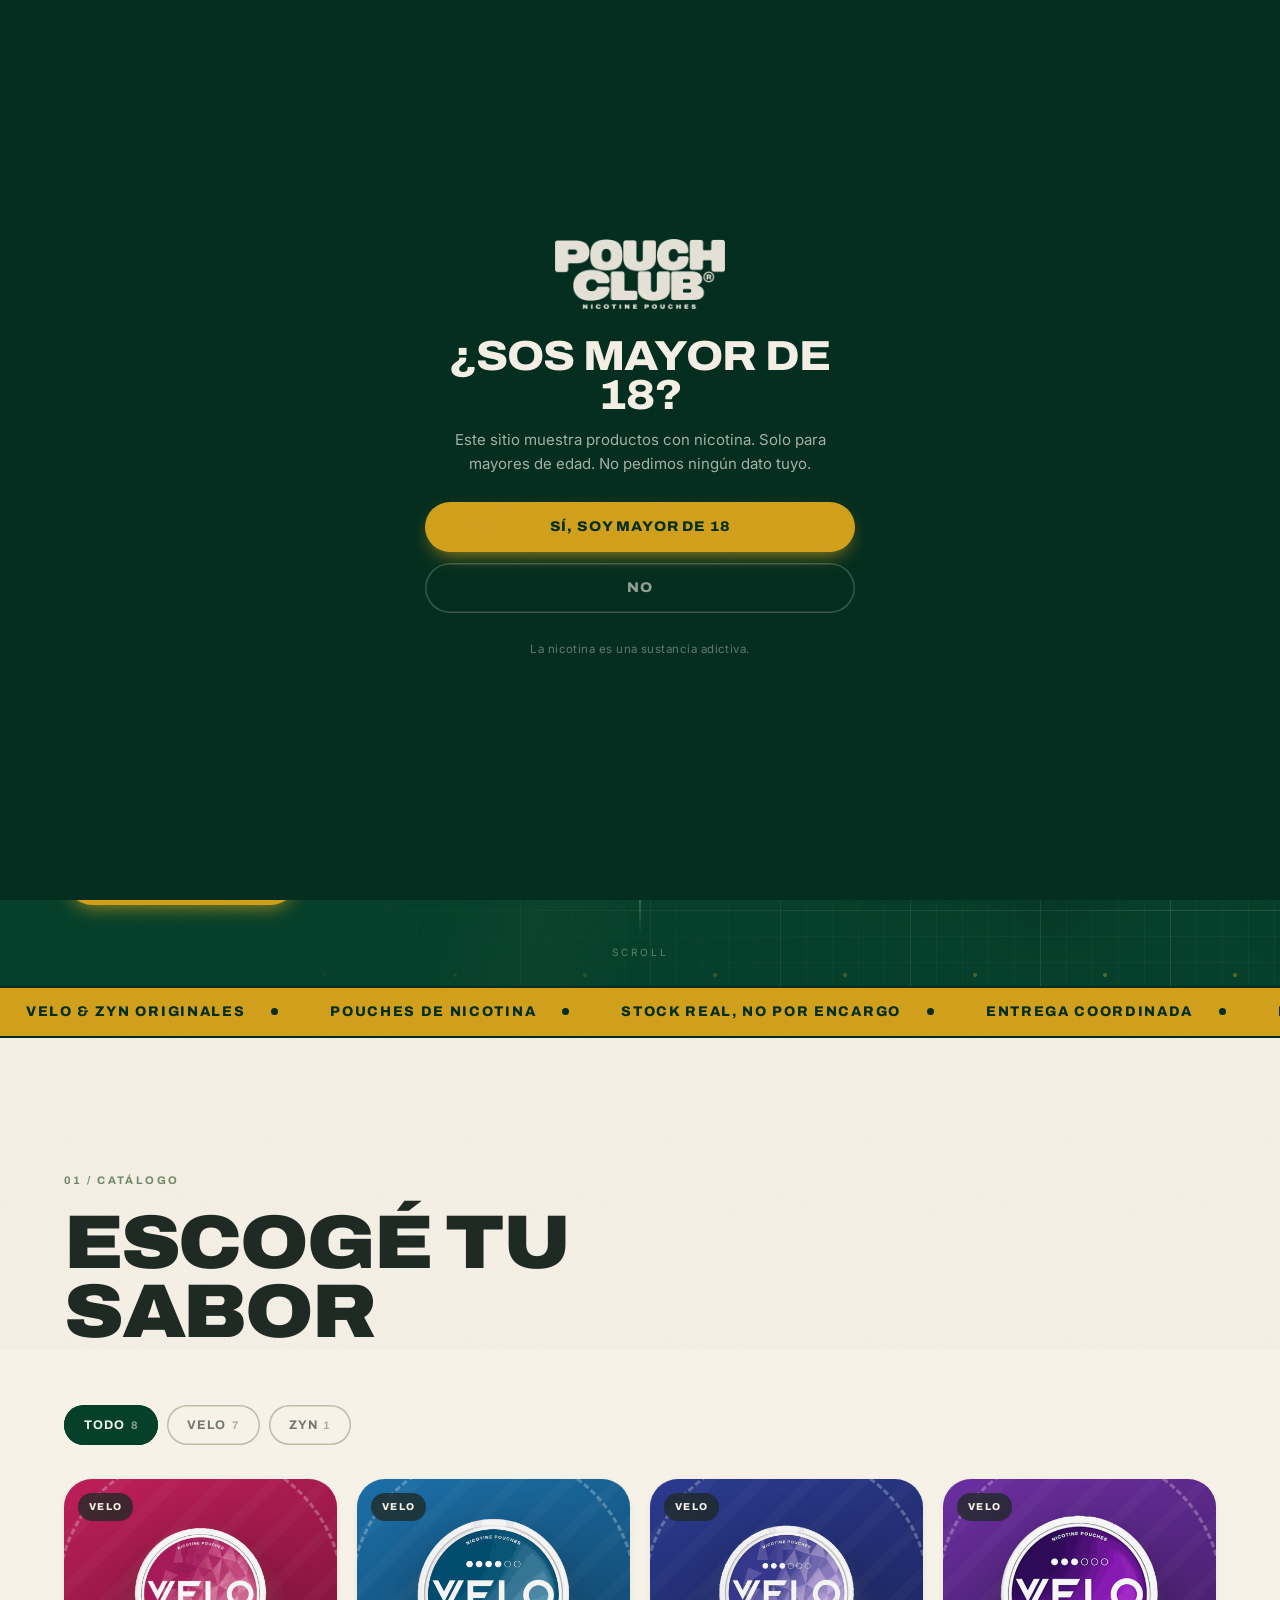
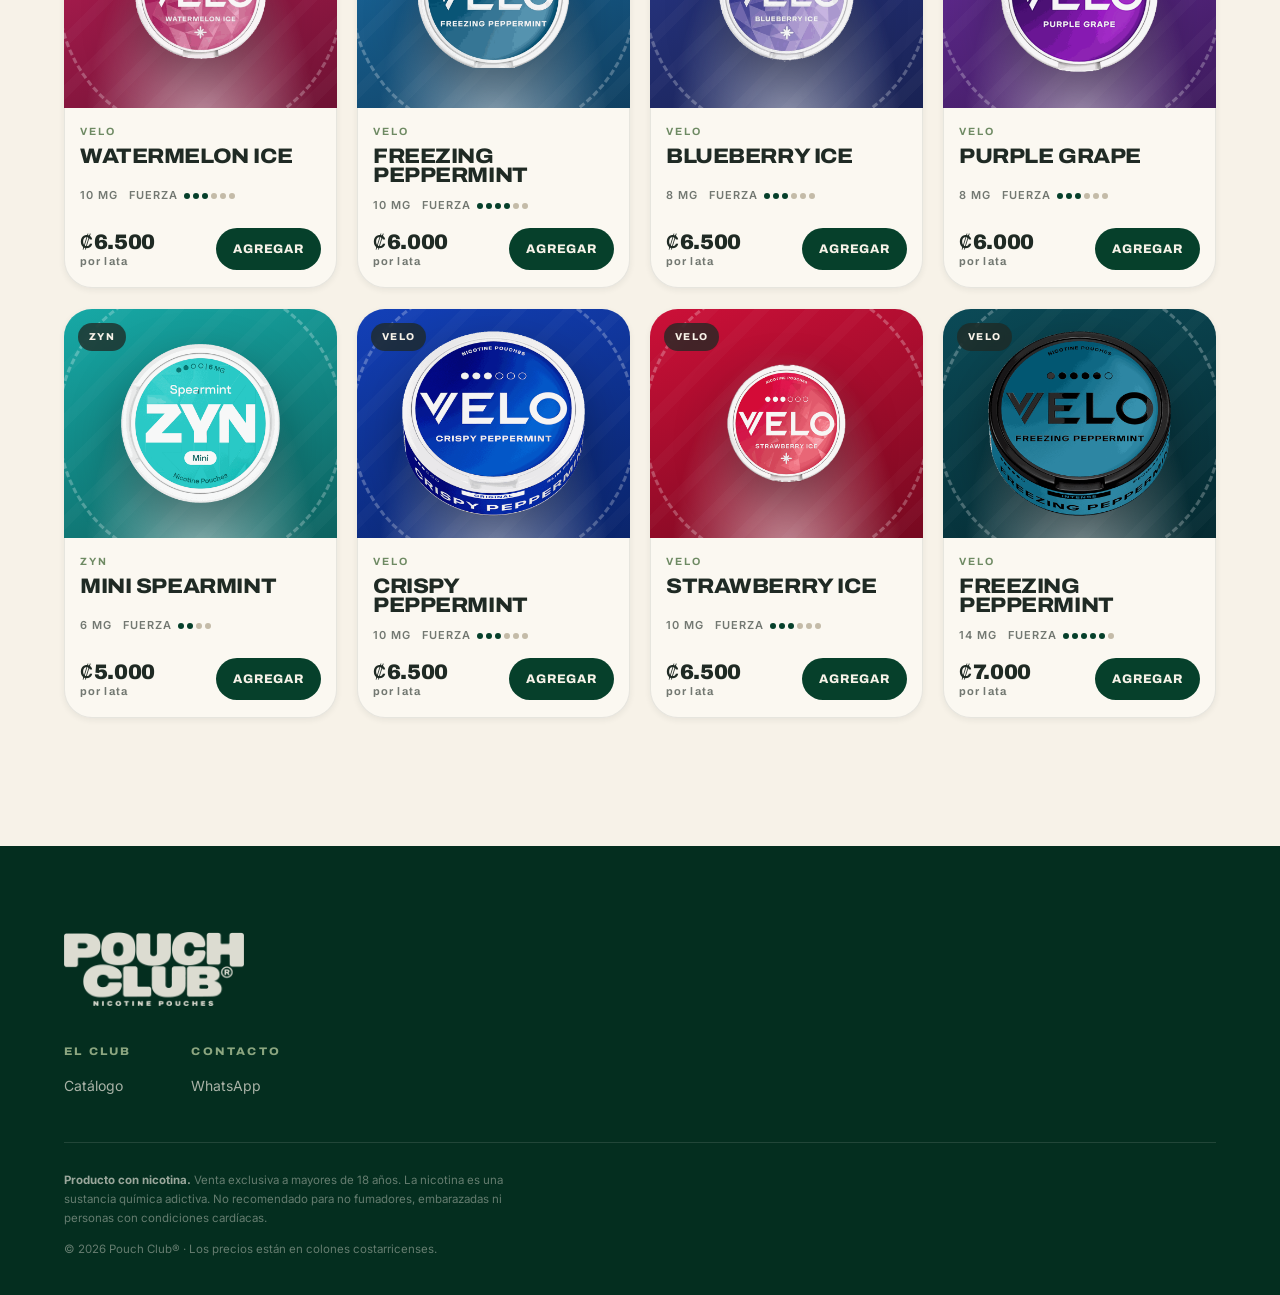
==== commit 95f547f9: "Tabla de precios nueva: tres sabores más y precios actualizados Según la tabla de octubre 2026 (tota" ====
--- a/index.html
+++ b/index.html
@@ -94,7 +94,7 @@
     <ul class="hero__stats">
       <li class="in-up" style="--d:.79s"><strong id="stat-marcas">2</strong><span>marcas</span></li>
       <li class="in-up" style="--d:.91s"><strong id="stat-intensidades">3</strong><span>intensidades</span></li>
-      <li class="in-up" style="--d:1.02s"><strong><span class="col">₡</span>6K</strong><span>desde</span></li>
+      <li class="in-up" style="--d:1.02s"><strong id="stat-desde"><span class="col">₡</span>5K</strong><span>desde</span></li>
     </ul>
     <div class="hero__cta in-up" style="--d:1.16s">
       <a href="#catalogo" class="btn btn--gold btn--lg">Ver el catálogo</a>
--- a/assets/css/styles.css
+++ b/assets/css/styles.css
@@ -62,6 +62,11 @@
 
 /* el signo de colón: Archivo no lo trae, se dibuja con Inter */
 .col{font-family:var(--f-body);font-weight:600;font-size:.84em;letter-spacing:0;margin-right:.05em;display:inline-block;transform:translateY(-.03em)}
+/* El ₡ es un inline-block, así que crea un punto de corte y en pantallas
+   angostas el símbolo quedaba en una línea y el monto en la siguiente.
+   Todo lo que lleve precio va sin cortes. */
+.price,.citem__price,.cart__total strong,.minicart__p,.hero__stats strong,
+.wheelresult h3,.prize-nowrap{white-space:nowrap}
 
 h1,h2,h3,h4{
   font-family:var(--f-disp);font-weight:800;
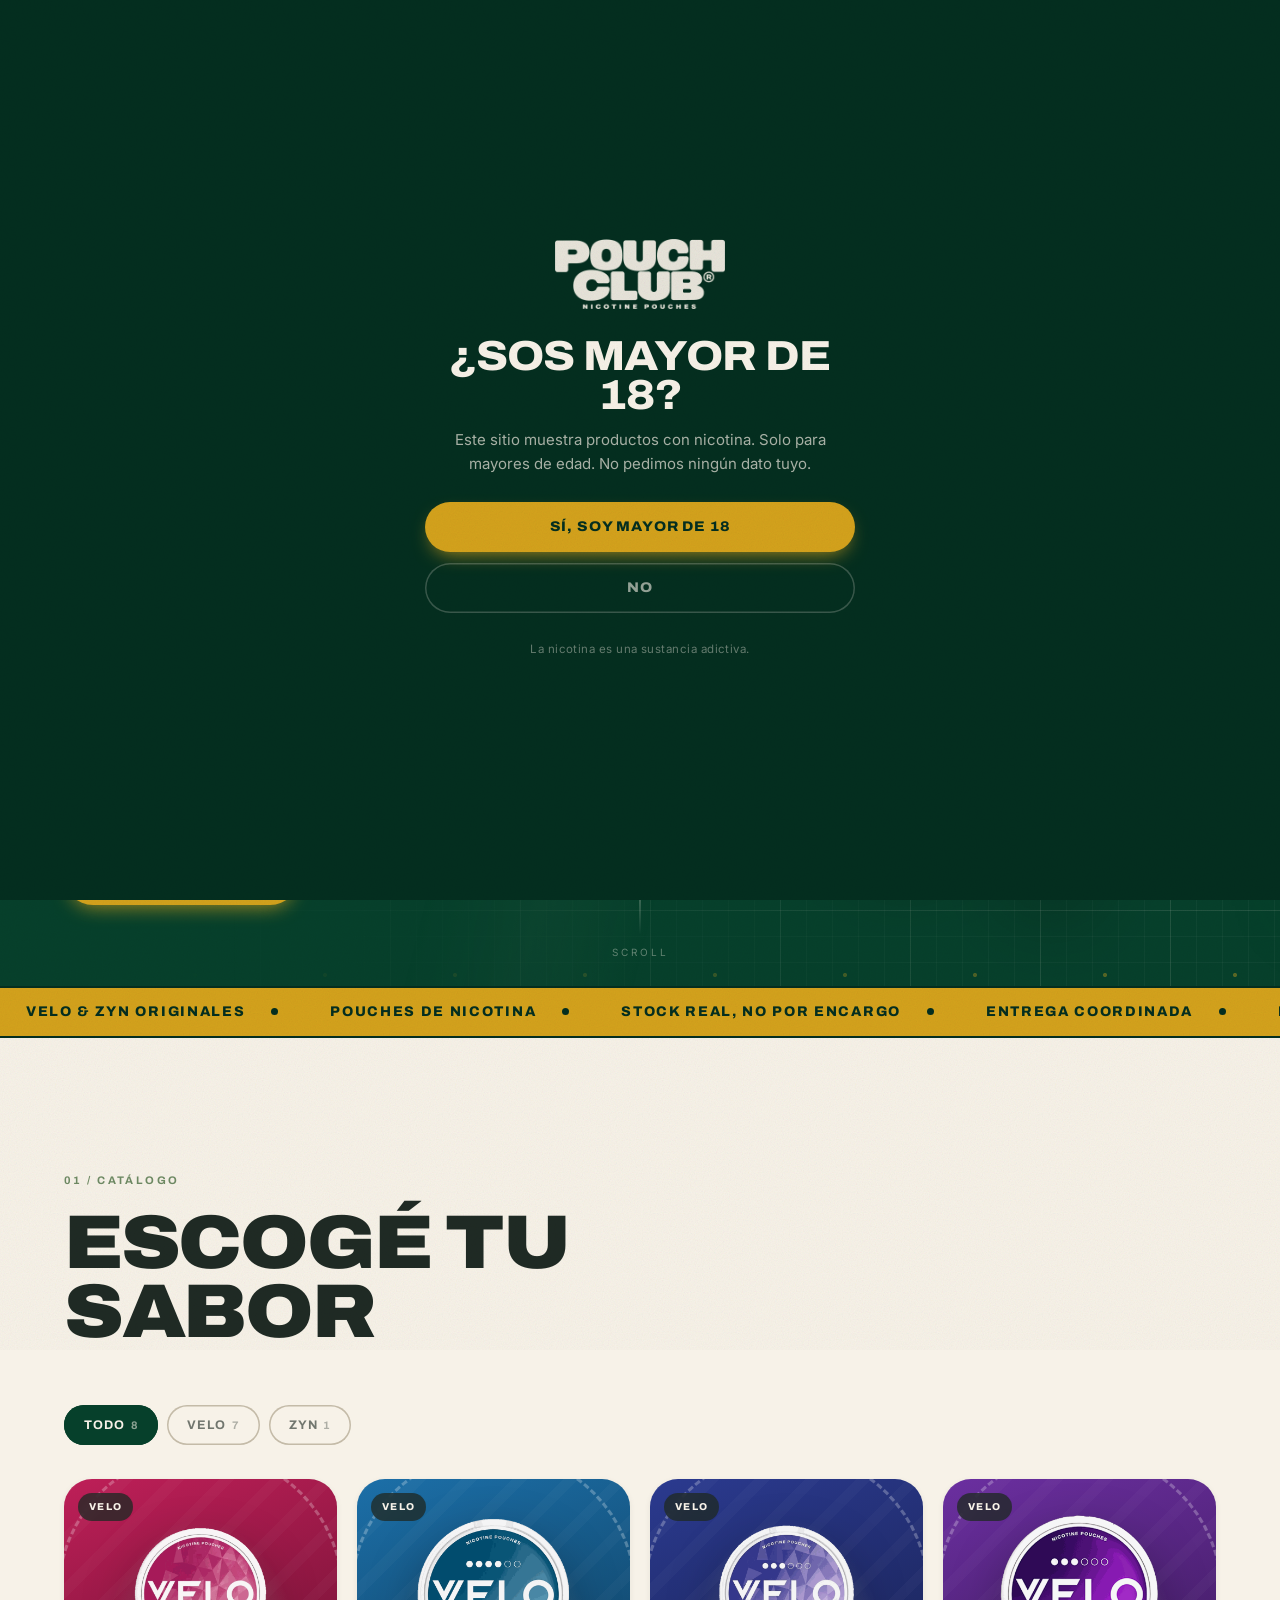
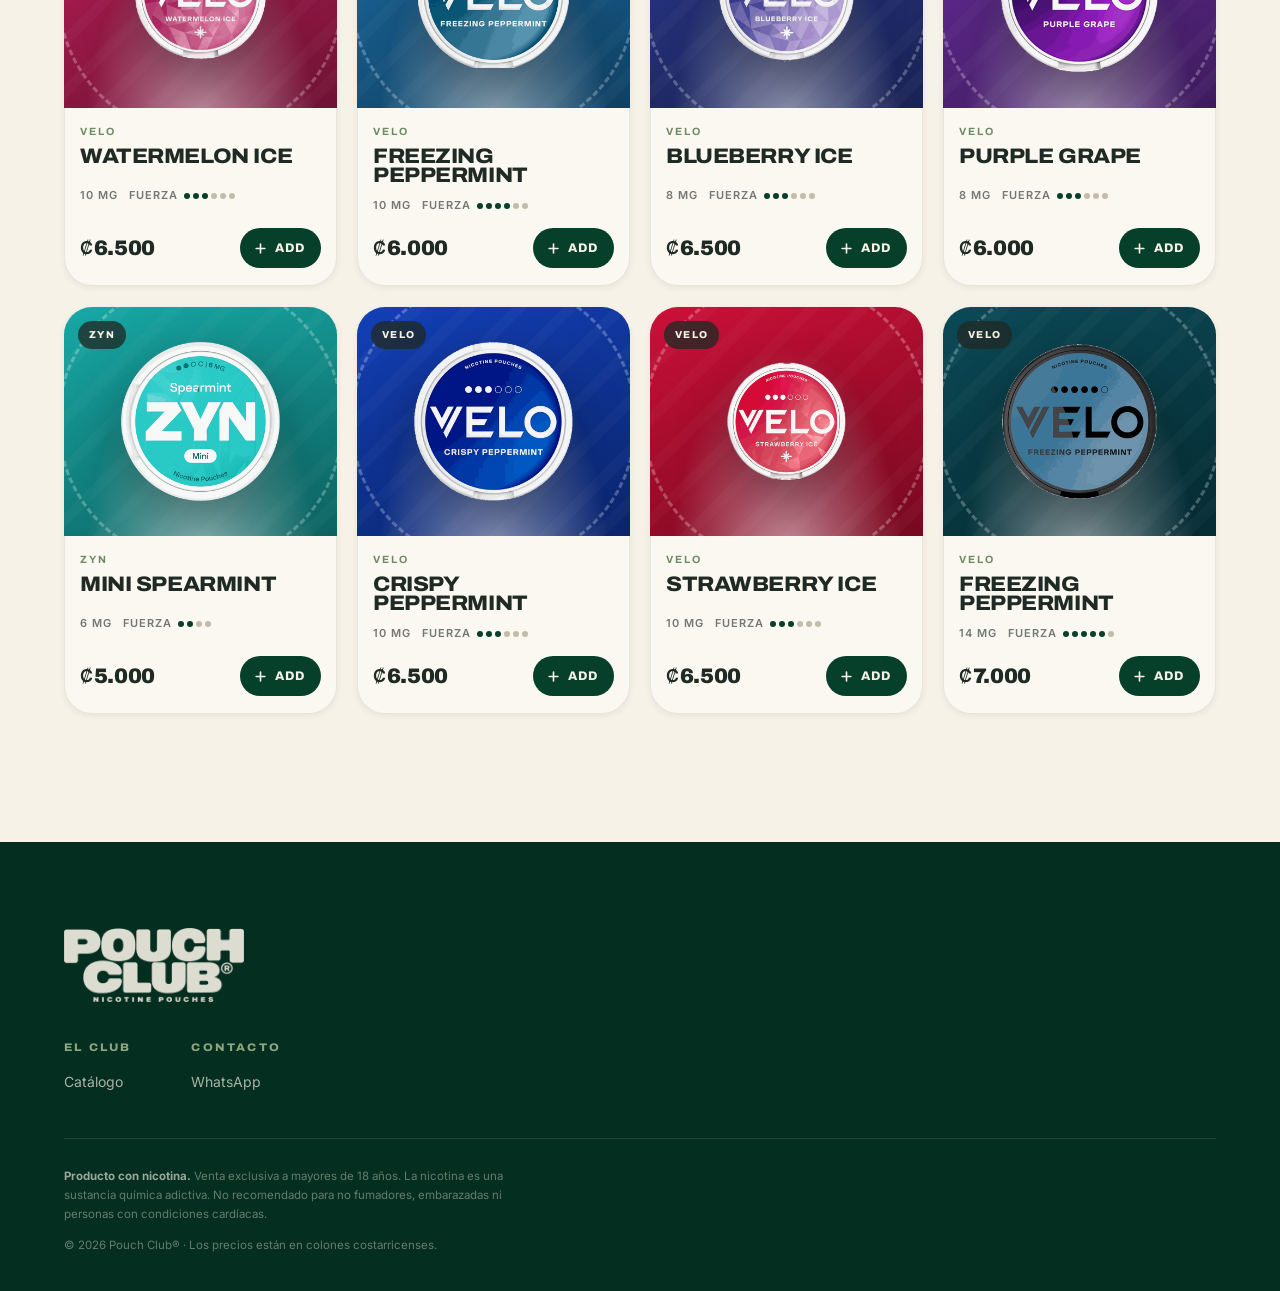
==== commit 4520cc34: "Vista previa del enlace: sin mención a la ruleta y con imagen propia - La descripción adelantaba el " ====
--- a/index.html
+++ b/index.html
@@ -4,14 +4,27 @@
 <meta charset="utf-8">
 <meta name="viewport" content="width=device-width, initial-scale=1, viewport-fit=cover">
 <title>POUCH CLUB® — Nicotine Pouches</title>
-<meta name="description" content="Velo y Zyn en Costa Rica. Pedí por WhatsApp, girá la ruleta y desbloqueá premios del club.">
+<meta name="description" content="Pouches de nicotina VELO y ZYN en Costa Rica. Pedí por WhatsApp.">
 <meta name="theme-color" content="#06402B">
 <link rel="icon" href="favicon.ico" sizes="any">
 <link rel="icon" href="img/logo-redondo.svg" type="image/svg+xml">
 <link rel="apple-touch-icon" href="img/apple-touch-icon.png">
-<meta property="og:title" content="POUCH CLUB® — Nicotine Pouches">
-<meta property="og:description" content="Velo y Zyn en Costa Rica. Pedí por WhatsApp y girá la ruleta del club.">
-<meta property="og:image" content="img/icono-512.png">
+<!-- Vista previa al compartir el enlace (WhatsApp, Instagram, etc.).
+     Las direcciones van COMPLETAS a propósito: en ruta relativa, WhatsApp
+     no resuelve la imagen y el enlace sale sin miniatura. -->
+<meta property="og:type" content="website">
+<meta property="og:site_name" content="Pouch Club">
+<meta property="og:locale" content="es_CR">
+<meta property="og:url" content="https://pouch-club.github.io/">
+<meta property="og:title" content="POUCH CLUB®">
+<meta property="og:description" content="Pouches de nicotina VELO y ZYN en Costa Rica. Pedí por WhatsApp.">
+<meta property="og:image" content="https://pouch-club.github.io/img/preview.png">
+<meta property="og:image:width" content="1200">
+<meta property="og:image:height" content="630">
+<meta name="twitter:card" content="summary_large_image">
+<meta name="twitter:title" content="POUCH CLUB®">
+<meta name="twitter:description" content="Pouches de nicotina VELO y ZYN en Costa Rica. Pedí por WhatsApp.">
+<meta name="twitter:image" content="https://pouch-club.github.io/img/preview.png">
 
 <link rel="preconnect" href="https://fonts.googleapis.com">
 <link rel="preconnect" href="https://fonts.gstatic.com" crossorigin>
--- a/assets/css/styles.css
+++ b/assets/css/styles.css
@@ -496,21 +496,24 @@
 .card__name{font-size:clamp(17px,1.9vw,21px);margin:6px 0 11px;letter-spacing:-.02em}
 .card__note{font-size:13.2px;line-height:1.5;color:var(--char-soft);margin:0 0 15px;flex:1}
 
-.card__meta{display:flex;align-items:center;gap:11px;margin-bottom:14px;flex-wrap:wrap;margin-top:auto}
-.meta{display:flex;align-items:center;gap:6px;font-size:11px;letter-spacing:.09em;text-transform:uppercase;color:var(--char-soft);font-weight:600}
+.card__meta{display:flex;align-items:center;gap:11px;margin-bottom:14px;flex-wrap:nowrap;margin-top:auto}
+.meta{display:flex;align-items:center;gap:6px;font-size:11px;letter-spacing:.09em;text-transform:uppercase;color:var(--char-soft);font-weight:600;white-space:nowrap}
 .dots{display:flex;gap:3px}
 .dots i{width:6px;height:6px;border-radius:50%;background:var(--stone-dk)}
 .dots i.on{background:var(--forest)}
 
-.card__buy{display:flex;align-items:center;gap:12px;margin-top:auto}
+.card__buy{display:flex;align-items:center;gap:10px;margin-top:auto}
 .price{font-family:var(--f-disp);font-weight:900;font-size:21px;letter-spacing:-.02em;line-height:1}
-.price small{font-size:11px;font-weight:700;letter-spacing:.1em;color:var(--char-soft);display:block;margin-top:3px}
+
 .card__add{
-  margin-left:auto;padding:11px 17px;border-radius:100px;
+  margin-left:auto;flex:none;display:inline-flex;align-items:center;gap:7px;
+  padding:10px 16px 10px 13px;border-radius:100px;
   background:var(--forest);color:var(--cream);font-family:var(--f-disp);font-weight:800;
   font-size:12.5px;letter-spacing:.07em;text-transform:uppercase;
   transition:all .3s var(--ease);
 }
+.card__add svg{width:15px;height:15px;stroke-width:2.6;flex:none}
+.card__add--off{padding:10px 16px}
 .card__add:hover{background:var(--gold);color:var(--forest-dk);transform:translateY(-2px);box-shadow:0 10px 20px -8px rgba(212,162,28,.85)}
 .card__add:disabled{background:var(--stone-dk);color:rgba(31,42,36,.42);cursor:not-allowed;transform:none;box-shadow:none}
 
@@ -784,7 +787,14 @@
   .card__note{display:none}
   .card__meta{gap:9px;margin-bottom:12px}
   .price{font-size:20px}
-  .card__add{padding:10px 14px;font-size:11px}
+  /* La tarjeta en dos columnas no da para precio + botón con texto: el botón
+     se queda solo con el símbolo y "Fuerza" se cae, que los puntos ya se
+     entienden solos. */
+  .meta__lbl{display:none}
+  .card__add{width:38px;height:38px;padding:0;gap:0;justify-content:center}
+  .card__add span{display:none}
+  .card__add svg{width:17px;height:17px}
+  .card__add--off{width:auto;height:auto;padding:9px 13px;font-size:10.5px}
   .card__buy{gap:7px}
   .stepper button{width:28px;height:28px}
   .cart{width:100%;border-radius:0}
@@ -826,7 +836,6 @@
 }
 @media (max-width:380px){
   .grid{grid-template-columns:1fr 1fr;gap:10px}
-  .card__add span{display:none}
 }
 
 @media (prefers-reduced-motion:reduce){
